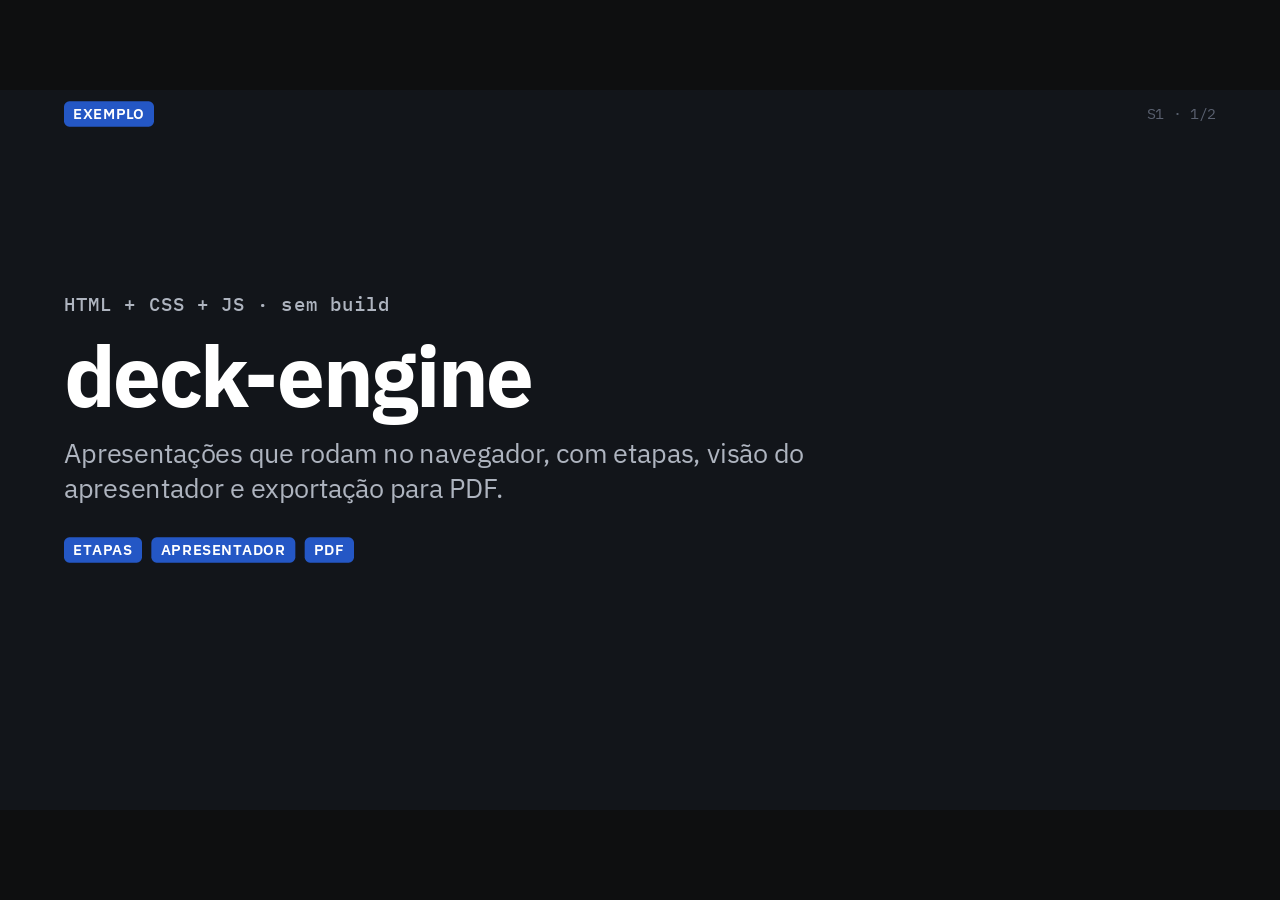
==== index.html @ 63c73ffa "Initial commit: no-build HTML/CSS/JS deck engine Step-based scenes, presenter view synced over Broad" ====
<!doctype html>
<html lang="pt-BR">
<head>
<meta charset="utf-8">
<meta name="viewport" content="width=device-width, initial-scale=1">
<title>deck-engine</title>
<link rel="stylesheet" href="deck.css">
</head>
<body>
<!-- Shared SVG defs: arrow markers for diagram wires. Colours follow the theme tokens. -->
<svg width="0" height="0" style="position:absolute" aria-hidden="true">
  <defs>
    <marker id="arr" viewBox="0 0 10 10" refX="9" refY="5" markerWidth="7" markerHeight="7" orient="auto-start-reverse"><path d="M0 0L10 5L0 10z" style="fill: var(--ink-2)"/></marker>
    <marker id="arr-accent" viewBox="0 0 10 10" refX="9" refY="5" markerWidth="7" markerHeight="7" orient="auto-start-reverse"><path d="M0 0L10 5L0 10z" style="fill: var(--accent)"/></marker>
  </defs>
</svg>
<div id="stage"><div id="canvas" aria-live="polite"></div></div>
<script src="deck.js"></script>
<!-- Scenes, in presentation order. One file per scene; each calls DECK.register({...}). -->
<script src="scenes/01-cover.js"></script>
<script src="scenes/02-steps.js"></script>
<script src="scenes/03-diagram.js"></script>
<script src="scenes/04-code.js"></script>
</body>
</html>
---- deck.css ----
/* ===== Fonts: IBM Plex (SIL Open Font License 1.1, see assets/fonts/LICENSE-ibm-plex.txt) ===== */
@font-face { font-family: "Deck Sans"; src: url("assets/fonts/ibm-plex-sans-latin-400-normal.woff2") format("woff2"); font-weight: 400; font-style: normal; font-display: block; }
@font-face { font-family: "Deck Sans"; src: url("assets/fonts/ibm-plex-sans-latin-400-italic.woff2") format("woff2"); font-weight: 400; font-style: italic; font-display: block; }
@font-face { font-family: "Deck Sans"; src: url("assets/fonts/ibm-plex-sans-latin-500-normal.woff2") format("woff2"); font-weight: 500; font-style: normal; font-display: block; }
@font-face { font-family: "Deck Sans"; src: url("assets/fonts/ibm-plex-sans-latin-600-normal.woff2") format("woff2"); font-weight: 600; font-style: normal; font-display: block; }
@font-face { font-family: "Deck Sans"; src: url("assets/fonts/ibm-plex-sans-latin-700-normal.woff2") format("woff2"); font-weight: 700 900; font-style: normal; font-display: block; }
@font-face { font-family: "Deck Mono"; src: url("assets/fonts/ibm-plex-mono-latin-400-normal.woff2") format("woff2"); font-weight: 400; font-style: normal; font-display: block; }
@font-face { font-family: "Deck Mono"; src: url("assets/fonts/ibm-plex-mono-latin-500-normal.woff2") format("woff2"); font-weight: 500 700; font-style: normal; font-display: block; }

/* ===== Theme tokens: change these to rebrand the whole deck ===== */
:root {
  --bg: #FFFFFF; --bg-2: #F2F4F7;           /* slide background, panels */
  --ink: #1A1D21; --ink-2: #5A6170;         /* main and secondary text */
  --line: #D5D9E0;                          /* borders, dividers */
  --accent: #2457C5; --accent-2: #E3EBFA;   /* highlight stroke/text and active fill */
  --ok: #1F7A4D; --ok-2: #DFF1E6;           /* state colours: always pair them with a text label */
  --warn: #A8690C; --warn-2: #FBEBD0;
  --fail: #B3261E; --fail-2: #F8DEDC;
  --cover-bg: #12151A; --cover-ink: #FFFFFF; --cover-ink-2: #AEB4BF;
  --chip-bg: var(--accent); --chip-ink: #FFFFFF;
  --pulse: var(--accent);                   /* light that travels along flow-k paths */
  --font-sans: "Deck Sans", system-ui, sans-serif;
  --font-mono: "Deck Mono", ui-monospace, monospace;
  --t-ctrl: 180ms; --t-in: 320ms; --t-move: 520ms; --t-travel: 750ms;
  --ease: cubic-bezier(0.2, 0, 0, 1);
}

* { box-sizing: border-box; }
html, body { margin: 0; height: 100%; background: #0E0F10; color: var(--ink); font-family: var(--font-sans); -webkit-font-smoothing: antialiased; }
body.presenting { overflow: hidden; }

/* ===== Stage and canvas (reference canvas 1920 x 1080, scaled to fit) ===== */
#stage { position: fixed; inset: 0; display: block; background: #0E0F10; }
#canvas { width: 1920px; height: 1080px; background: var(--bg); position: absolute; left: 50%; top: 50%; margin: -540px 0 0 -960px; overflow: hidden; transform-origin: center center; }
#stage.black #canvas { visibility: hidden; }

/* ===== Scene chrome ===== */
.scene { position: absolute; inset: 0; display: none; background: var(--bg); }
.scene.current { display: block; }
.scene-head { position: absolute; left: 96px; right: 96px; top: 0; height: 72px; display: flex; align-items: center; justify-content: space-between; border-bottom: 1px solid var(--line); }
.scene-counter { font-size: 22px; color: var(--ink-2); font-family: var(--font-mono); }
.scene h1 { position: absolute; left: 96px; right: 96px; top: 96px; margin: 0; font-size: 56px; line-height: 1.1; font-weight: 700; letter-spacing: -0.015em; }
.scene .msg { position: absolute; left: 96px; right: 96px; top: 170px; margin: 0; font-size: 34px; line-height: 1.3; color: var(--ink-2); font-weight: 400; }
.scene .body { position: absolute; left: 96px; right: 96px; top: 250px; height: 780px; }
/* layout "wide": no message line, taller body */
.scene.wide .msg { display: none; }
.scene.wide .body { top: 190px; height: 840px; }
/* layout "cover": full-bleed dark slide, body takes the whole canvas */
.scene.cover { background: var(--cover-bg); color: var(--cover-ink); }
.scene.cover h1, .scene.cover .msg { display: none; }
.scene.cover .scene-head { border-bottom-color: transparent; }
.scene.cover .body { top: 72px; height: 960px; }
.scene.cover .muted { color: var(--cover-ink-2); }

/* ===== Chips ===== */
.chip { display: inline-flex; align-items: center; gap: 8px; height: 38px; padding: 0 14px; border-radius: 8px; font-size: 22px; font-weight: 600; letter-spacing: 0.06em; text-transform: uppercase; white-space: nowrap; line-height: 1; background: var(--bg-2); color: var(--ink-2); }
.chip.section { background: var(--chip-bg); color: var(--chip-ink); }
.chip.ok { background: var(--ok-2); color: var(--ok); }
.chip.warn { background: var(--warn-2); color: var(--warn); }
.chip.fail { background: var(--fail-2); color: var(--fail); }
.chip.tag { border: 1px solid var(--line); text-transform: none; letter-spacing: 0; font-weight: 500; }

/* ===== Diagram layer: HTML nodes over an SVG wire layer ===== */
.diagram { position: relative; width: 100%; height: 100%; }
.wires { position: absolute; inset: 0; width: 100%; height: 100%; overflow: visible; pointer-events: none; }
.wire { fill: none; stroke: var(--ink-2); stroke-width: 3; stroke-linecap: round; stroke-linejoin: round; }
.wire.dashed { stroke-dasharray: 10 10; }
.wire.accent { stroke: var(--accent); }
.wlabel { font-family: var(--font-sans); font-size: 24px; fill: var(--ink-2); font-weight: 500; }
.wlabel.mono { font-family: var(--font-mono); }
.wlabel.bg { paint-order: stroke; stroke: var(--bg); stroke-width: 10px; stroke-linejoin: round; }

.node { position: absolute; left: var(--x); top: var(--y); width: var(--w, 220px); height: var(--h, 96px); display: flex; flex-direction: column; align-items: center; justify-content: center; gap: 4px; text-align: center; padding: 8px 14px; background: var(--bg); border: 2px solid var(--ink); border-radius: 12px; font-size: 26px; font-weight: 500; line-height: 1.15; }
.node .sub { font-size: 22px; color: var(--ink-2); font-weight: 400; }
.node.dashed { border-style: dashed; border-color: var(--ink-2); }
.node.store { border-radius: 50% / 14px; padding-top: 16px; }
.node.active { background: var(--accent-2); border-color: var(--accent); }
.node.ok { background: var(--ok-2); border-color: var(--ok); }
.node.warn { background: var(--warn-2); border-color: var(--warn); }
.node.fail { background: var(--fail-2); border-color: var(--fail); }

/* token that travels: set --x/--y per step in the scene CSS */
.tok { position: absolute; left: 0; top: 0; width: 44px; height: 44px; border-radius: 50%; background: var(--accent); color: #fff; display: grid; place-items: center; font-family: var(--font-mono); font-size: 18px; font-weight: 500; transform: translate(var(--x, 0px), var(--y, 0px)); transition: transform var(--t-travel) var(--ease), opacity var(--t-in) var(--ease); z-index: 5; box-shadow: 0 0 0 4px var(--bg); }

/* wire draw-in: add pathLength="1" to the <path> */
.draw { stroke-dasharray: 1; stroke-dashoffset: 1; }

/* ===== Panels, lists, code, tables ===== */
.panel { position: absolute; left: var(--x); top: var(--y); width: var(--w); height: var(--h, auto); background: var(--bg-2); border: 1px solid var(--line); border-radius: 12px; padding: 20px 24px; font-size: 28px; line-height: 1.35; }
.panel.static { position: relative; left: auto; top: auto; width: auto; }
.panel .ptitle { font-size: 22px; font-weight: 600; text-transform: uppercase; letter-spacing: 0.05em; color: var(--ink-2); margin-bottom: 10px; }

ul.list { margin: 0; padding-left: 34px; font-size: 32px; line-height: 1.35; }
ul.list li { margin: 0 0 18px; }
ul.list li b { font-weight: 600; }
.cols { display: grid; gap: 48px; height: 100%; }
.cols.two { grid-template-columns: 1fr 1fr; }
.cols.three { grid-template-columns: 1fr 1fr 1fr; }

.code, .diff { font-family: var(--font-mono); font-size: 26px; line-height: 1.45; white-space: pre; margin: 0; background: var(--bg-2); border: 1px solid var(--line); border-radius: 12px; padding: 18px 8px; }
.code .ln, .diff .ln { display: block; padding: 0 16px; border-radius: 6px; }
.code .c { color: var(--ink-2); }      /* comment */
.code .k { color: var(--accent); }     /* keyword */
.code .s { color: var(--ok); }         /* string */
.diff .add { background: var(--ok-2); color: var(--ok); }
.diff .del { background: var(--fail-2); color: var(--fail); }
.mono { font-family: var(--font-mono); }
.muted { color: var(--ink-2); }
.small-note { font-size: 22px; color: var(--ink-2); line-height: 1.3; }

table.tbl { border-collapse: collapse; width: 100%; font-size: 28px; line-height: 1.3; }
table.tbl th, table.tbl td { text-align: left; padding: 12px 16px; border-bottom: 1px solid var(--line); vertical-align: top; }
table.tbl th { font-size: 22px; text-transform: uppercase; letter-spacing: 0.05em; color: var(--ink-2); font-weight: 600; }

/* ===== Step helpers (state rules are generated by deck.js for steps 0..9) ===== */
.scene .at-1, .scene .at-2, .scene .at-3, .scene .at-4, .scene .at-5, .scene .at-6, .scene .at-7, .scene .at-8, .scene .at-9 { opacity: 0; }
.scene [class*="only-"] { opacity: 0; }
.rise { transform: translateY(14px); }
.scene .node, .scene .panel, .scene .wire, .scene .wlabel, .scene .chip, .scene .ln, .scene li, .scene .rise, .scene [class*="at-"], .scene [class*="only-"] {
  transition: opacity var(--t-in) var(--ease), transform var(--t-move) var(--ease), filter var(--t-in) var(--ease), stroke-dashoffset var(--t-travel) var(--ease), stroke var(--t-in) var(--ease), fill var(--t-in) var(--ease), box-shadow var(--t-in) var(--ease), background-color var(--t-in) var(--ease), border-color var(--t-in) var(--ease), color var(--t-in) var(--ease);
}

/* focus-k: highlight one thing, fade the rest (filter multiplies opacity, so hidden stays hidden) */
.scene.focus-on .node:not(.focus-now):not(.focus-up), .scene.focus-on .panel:not(.focus-now):not(.focus-up),
.scene.focus-on .code:not(.focus-now):not(.focus-up), .scene.focus-on .chip:not(.focus-now):not(.focus-up):not(.section), .scene.focus-on table:not(.focus-now):not(.focus-up), .scene.focus-on ul:not(.focus-now):not(.focus-up) { filter: saturate(0.4) opacity(0.32); }
.scene.focus-on .wire:not(.focus-now):not(.flow-on), .scene.focus-on .wlabel:not(.focus-now):not(.flow-on) { filter: opacity(0.28); }
.scene .focus-now.node, .scene .focus-now.panel { box-shadow: 0 0 0 4px var(--bg), 0 0 0 7px var(--accent); }
.wire.flow-on { stroke: var(--accent); stroke-width: 4; }
.flowlight { fill: none; stroke: var(--pulse); stroke-width: 9; stroke-linecap: round; stroke-dasharray: 0.14 1; pointer-events: none; }

/* snap: no transitions while jumping */
.snap *, .snap *::before, .snap *::after { transition: none !important; animation: none !important; }
/* reduced motion: short fades only */
.reduced *, .reduced *::before, .reduced *::after { transition-duration: 120ms !important; transition-property: opacity, background-color, border-color, color !important; }
@media (prefers-reduced-motion: reduce) { .auto-reduced *, .auto-reduced *::before, .auto-reduced *::after { transition-duration: 120ms !important; transition-property: opacity, background-color, border-color, color !important; } }

/* ===== HUD (projection) ===== */
#hud { position: fixed; left: 50%; bottom: 18px; transform: translateX(-50%); display: flex; gap: 6px; padding: 8px; background: rgba(20,21,23,0.92); border-radius: 12px; opacity: 0; transition: opacity var(--t-ctrl) var(--ease); z-index: 50; }
#hud.show, #hud:focus-within { opacity: 1; }
#hud button { white-space: nowrap; font: 500 14px/1 var(--font-sans); color: #fff; background: transparent; border: 1px solid rgba(255,255,255,0.25); border-radius: 8px; padding: 8px 10px; cursor: pointer; }
#hud button:hover { background: rgba(255,255,255,0.12); }
#hud button:focus-visible, .overlay button:focus-visible { outline: 3px solid var(--accent); outline-offset: 2px; }
#hud button[aria-pressed="true"] { background: var(--accent); border-color: var(--accent); }
#hud .pos { color: #cfd3d8; font: 400 14px/1 var(--font-mono); align-self: center; padding: 0 8px; }

/* ===== Overlays (overview, help, go to) ===== */
.overlay { position: fixed; inset: 0; background: rgba(14,15,16,0.96); color: #fff; z-index: 60; overflow: auto; padding: 32px 48px; display: none; }
.overlay.show { display: block; }
.overlay h2 { margin: 0 0 16px; font-size: 22px; font-weight: 600; }
.ov-block { margin: 0 0 22px; }
.ov-block .bt { font: 500 13px/1 var(--font-mono); color: #9aa0a6; margin: 0 0 8px; letter-spacing: 0.06em; text-transform: uppercase; }
.ov-grid { display: grid; grid-template-columns: repeat(auto-fill, minmax(230px, 1fr)); gap: 8px; }
.ov-grid button { text-align: left; background: #1c1e21; color: #fff; border: 1px solid #2e3136; border-radius: 10px; padding: 10px 12px; cursor: pointer; font: 400 15px/1.3 var(--font-sans); }
.ov-grid button .sid { font: 500 12px/1 var(--font-mono); color: #9aa0a6; display: block; margin-bottom: 6px; }
.ov-grid button.cur { border-color: var(--accent); background: #1d2636; }
.overlay .help { font: 400 15px/1.7 var(--font-sans); columns: 2; max-width: 900px; }
.overlay kbd { font: 500 13px/1 var(--font-mono); background: #2a2d31; padding: 3px 6px; border-radius: 4px; }
.goto { position: fixed; left: 50%; top: 40%; transform: translateX(-50%); background: #1c1e21; color: #fff; border-radius: 12px; padding: 16px 20px; z-index: 70; display: none; font: 400 16px var(--font-sans); }
.goto.show { display: block; }
.goto input { font: 500 20px var(--font-mono); width: 120px; margin-left: 10px; background: #0e0f10; color: #fff; border: 1px solid #3a3d42; border-radius: 6px; padding: 6px 8px; }

/* ===== Presenter view (index.html?presenter=1) ===== */
body.presenter { background: #111214; color: #e9ebee; overflow: hidden; }
body.presenter #stage { display: none; }
#pv { position: fixed; inset: 0; display: grid; grid-template-columns: 250px minmax(0, 1.25fr) minmax(0, 1fr); grid-template-rows: auto minmax(0, 46vh) minmax(0, 1fr); gap: 12px; padding: 12px; }
#pv .pv-top { grid-column: 1 / -1; display: flex; align-items: center; gap: 14px; flex-wrap: wrap; font: 500 16px var(--font-mono); color: #c6cad0; }
#pv .pv-top .big { font-size: 34px; color: #fff; font-weight: 500; }
#pv .pv-top .lbl { font: 400 13px var(--font-sans); color: #8a8f96; text-transform: uppercase; letter-spacing: .06em; }
#pv .pv-top .sp { flex: 1; }
#pv .pv-top .delta.late { color: #f0b36a; }
#pv .pv-top .delta.early { color: #86d5a3; }
#pv .pv-top button { font: 500 14px var(--font-sans); color: #fff; background: #26292e; border: 1px solid #3a3d42; border-radius: 8px; padding: 8px 12px; cursor: pointer; }
#pv .pv-top button:focus-visible { outline: 3px solid var(--accent); }
.pv-map { grid-column: 1; grid-row: 2 / 4; overflow: auto; background: #17181a; border-radius: 10px; padding: 8px; }
.pv-map .mb { font: 600 11px var(--font-mono); color: #7d828a; text-transform: uppercase; letter-spacing: .08em; margin: 10px 6px 4px; }
.pv-map .mi { display: block; width: 100%; text-align: left; background: transparent; border: 0; border-left: 3px solid transparent; color: #c9ccd1; padding: 6px 8px; border-radius: 4px; cursor: pointer; font: 400 14px/1.3 var(--font-sans); }
.pv-map .mi .mt { display: block; }
.pv-map .mi .mm { display: block; font: 400 11px var(--font-mono); color: #7d828a; }
.pv-map .mi.done { color: #6c7077; }
.pv-map .mi.cur { background: #1d2636; border-left-color: var(--accent); color: #fff; font-weight: 600; }
.pv-map .mi:focus-visible { outline: 2px solid var(--accent); }
.pv-cur, .pv-next { position: relative; background: #0e0f10; border-radius: 10px; overflow: hidden; min-height: 0; }
#pv .pv-cur { grid-column: 2; grid-row: 2; }
.pv-cur > .pv-frame, .pv-next > .pv-frame { position: absolute; overflow: hidden; left: 0; top: 0; width: 1920px; height: 1080px; transform-origin: 0 0; background: var(--bg); color: var(--ink); }
.pv-label { position: absolute; left: 10px; top: 8px; z-index: 2; font: 500 12px var(--font-mono); color: #fff; background: rgba(0,0,0,0.55); padding: 4px 8px; border-radius: 6px; }
.pv-side { grid-column: 3; grid-row: 2; display: grid; grid-template-rows: minmax(0, 1fr) auto; gap: 12px; min-height: 0; }
.pv-card { background: #1a1c1f; border-radius: 10px; padding: 12px 16px; font: 400 17px/1.4 var(--font-sans); color: #e3e5e8; max-height: 22vh; overflow: auto; }
.pv-card .obj { font-weight: 600; margin-bottom: 6px; color: #fff; }
.pv-card .points { margin: 0; padding-left: 18px; }
.pv-notes { grid-column: 2; grid-row: 3; background: #1a1c1f; border-radius: 10px; padding: 18px 24px; font: 400 25px/1.5 var(--font-sans); overflow: auto; }
.pv-notes .nt { display: flex; justify-content: space-between; align-items: center; font: 500 13px var(--font-mono); color: #9aa0a6; text-transform: uppercase; letter-spacing: 0.06em; margin-bottom: 8px; }
.dots { font: 400 13px var(--font-mono); color: #8a8f96; text-transform: none; letter-spacing: 0; }
.dots i { display: inline-block; width: 9px; height: 9px; border-radius: 50%; background: #3a3d42; margin-right: 4px; }
.dots i.done { background: #6c7077; }
.dots i.cur { background: var(--accent); }
.pv-help { grid-column: 3; grid-row: 3; background: #1a1c1f; border-radius: 10px; padding: 14px 18px; overflow: auto; font: 400 18px/1.45 var(--font-sans); color: #e3e5e8; }
.pv-help .nt { font: 500 12px var(--font-mono); color: #9aa0a6; text-transform: uppercase; letter-spacing: .06em; margin: 8px 0 6px; }
.pv-help .bridge { color: #fff; }
.pv-help .questions p { margin: 0 0 10px; }
.pv-help .questions b { color: #fff; font-weight: 600; }
.pv-help .nxt { margin-top: 12px; padding-top: 10px; border-top: 1px solid #2e3136; color: #9aa0a6; font-size: 15px; }

/* ===== Print mode (index.html?print=1 or ?print=final) ===== */
@page { size: 1920px 1080px; margin: 0; }
body.print { background: #fff; overflow: visible; height: auto; }
body.print #stage, body.print #hud { display: none; }
.page { position: relative; width: 1920px; height: 1080px; overflow: hidden; background: var(--bg); page-break-after: always; break-after: page; }
.page .scene { display: block; }
.page .frame-label { position: absolute; right: 96px; bottom: 20px; font: 400 18px var(--font-mono); color: var(--ink-2); }
.page .scene.cover ~ .frame-label { color: var(--cover-ink-2); }
.page.final .frame-label { display: none; }
.page.final .scene.focus-on * { filter: none !important; }
.page.final .focus-now { box-shadow: none !important; }
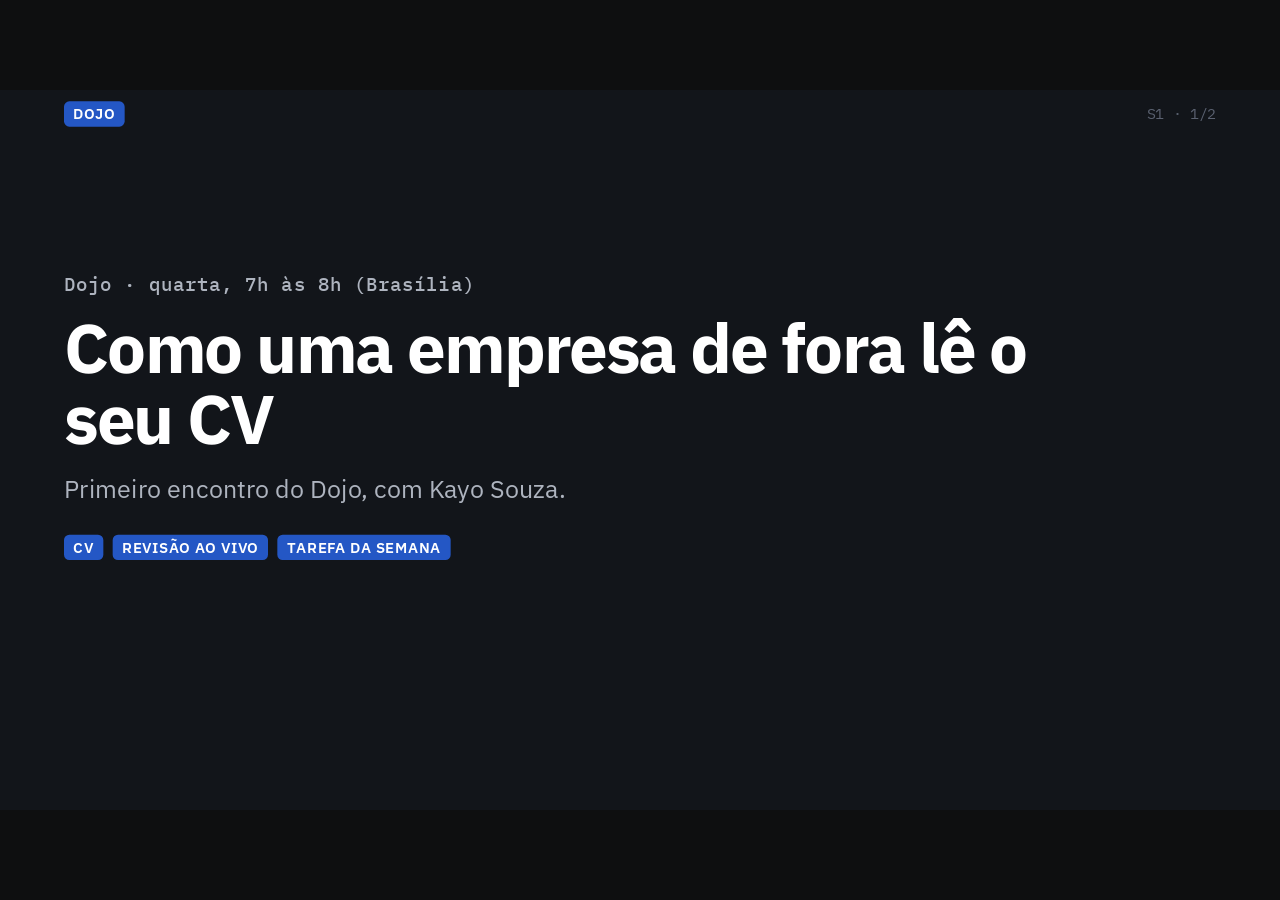
==== commit d8744d9c: "Live demo is a real deck: the Dojo CV class; basic example moves to examples/basico" ====
--- a/index.html
+++ b/index.html
@@ -3,7 +3,7 @@
 <head>
 <meta charset="utf-8">
 <meta name="viewport" content="width=device-width, initial-scale=1">
-<title>deck-engine</title>
+<title>Dojo: como uma empresa de fora lê o seu CV · deck-engine</title>
 <link rel="stylesheet" href="deck.css">
 </head>
 <body>
@@ -17,9 +17,10 @@
 <div id="stage"><div id="canvas" aria-live="polite"></div></div>
 <script src="deck.js"></script>
 <!-- Scenes, in presentation order. One file per scene; each calls DECK.register({...}). -->
-<script src="scenes/01-cover.js"></script>
-<script src="scenes/02-steps.js"></script>
-<script src="scenes/03-diagram.js"></script>
-<script src="scenes/04-code.js"></script>
+<script src="scenes/01-capa.js"></script>
+<script src="scenes/02-trinta-segundos.js"></script>
+<script src="scenes/03-antes-depois.js"></script>
+<script src="scenes/04-padrao.js"></script>
+<script src="scenes/05-tarefa.js"></script>
 </body>
 </html>
